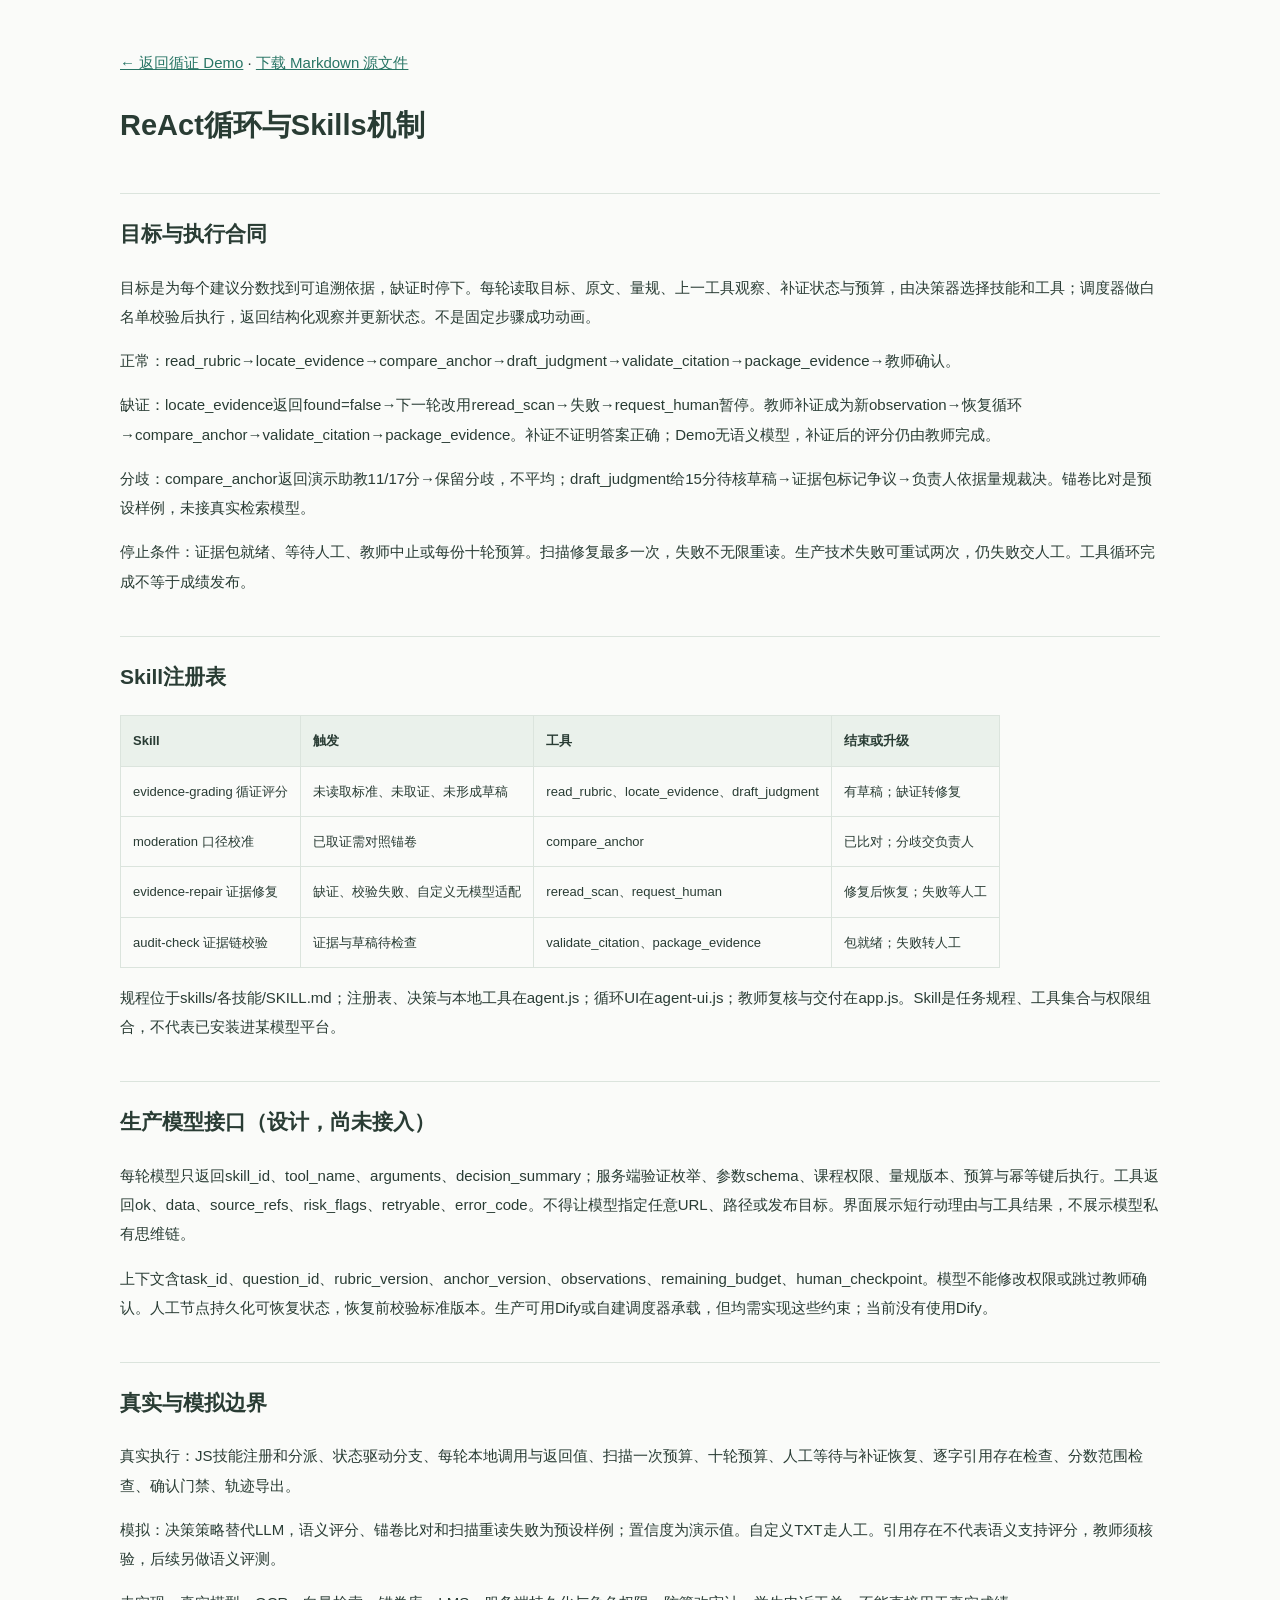
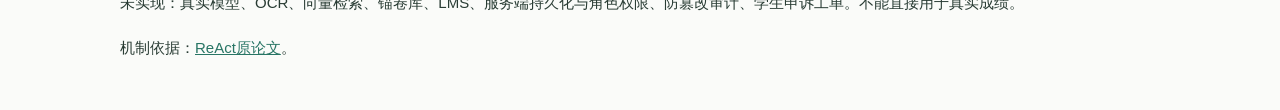
==== docs/agent-design.html @ 246f518e "Focus on defensible subjective grading with ReAct loops, callable skills and evidence review" ====
<!doctype html><html lang="zh-CN"><meta charset="utf-8"><meta name="viewport" content="width=device-width,initial-scale=1"><title>循证 · 产品文档</title><style>body{max-width:1040px;margin:48px auto;padding:0 28px;background:#fafbf9;color:#293c34;font:15px/1.95 "Microsoft YaHei",sans-serif}h1{font-size:29px}h2{margin-top:40px;border-top:1px solid #dbe4dd;padding-top:20px;font-size:21px}a{color:#287565}.table{overflow:auto}table{border-collapse:collapse;font-size:13px;min-width:650px}td{border:1px solid #dbe4dd;padding:12px;vertical-align:top}tr:first-child{background:#eaf1eb;font-weight:bold}@media print{body{margin:0;background:white;font-size:11px}h2{break-after:avoid}tr{break-inside:avoid}}</style><a href="../index.html">← 返回循证 Demo</a> · <a href="agent-design.md">下载 Markdown 源文件</a><h1>ReAct循环与Skills机制</h1><h2>目标与执行合同</h2><p>目标是为每个建议分数找到可追溯依据，缺证时停下。每轮读取目标、原文、量规、上一工具观察、补证状态与预算，由决策器选择技能和工具；调度器做白名单校验后执行，返回结构化观察并更新状态。不是固定步骤成功动画。</p><p>正常：read_rubric→locate_evidence→compare_anchor→draft_judgment→validate_citation→package_evidence→教师确认。</p><p>缺证：locate_evidence返回found=false→下一轮改用reread_scan→失败→request_human暂停。教师补证成为新observation→恢复循环→compare_anchor→validate_citation→package_evidence。补证不证明答案正确；Demo无语义模型，补证后的评分仍由教师完成。</p><p>分歧：compare_anchor返回演示助教11/17分→保留分歧，不平均；draft_judgment给15分待核草稿→证据包标记争议→负责人依据量规裁决。锚卷比对是预设样例，未接真实检索模型。</p><p>停止条件：证据包就绪、等待人工、教师中止或每份十轮预算。扫描修复最多一次，失败不无限重读。生产技术失败可重试两次，仍失败交人工。工具循环完成不等于成绩发布。</p><h2>Skill注册表</h2><div class="table"><table><tr><td>Skill</td><td>触发</td><td>工具</td><td>结束或升级</td></tr><tr><td>evidence-grading 循证评分</td><td>未读取标准、未取证、未形成草稿</td><td>read_rubric、locate_evidence、draft_judgment</td><td>有草稿；缺证转修复</td></tr><tr><td>moderation 口径校准</td><td>已取证需对照锚卷</td><td>compare_anchor</td><td>已比对；分歧交负责人</td></tr><tr><td>evidence-repair 证据修复</td><td>缺证、校验失败、自定义无模型适配</td><td>reread_scan、request_human</td><td>修复后恢复；失败等人工</td></tr><tr><td>audit-check 证据链校验</td><td>证据与草稿待检查</td><td>validate_citation、package_evidence</td><td>包就绪；失败转人工</td></tr></table></div><p>规程位于skills/各技能/SKILL.md；注册表、决策与本地工具在agent.js；循环UI在agent-ui.js；教师复核与交付在app.js。Skill是任务规程、工具集合与权限组合，不代表已安装进某模型平台。</p><h2>生产模型接口（设计，尚未接入）</h2><p>每轮模型只返回skill_id、tool_name、arguments、decision_summary；服务端验证枚举、参数schema、课程权限、量规版本、预算与幂等键后执行。工具返回ok、data、source_refs、risk_flags、retryable、error_code。不得让模型指定任意URL、路径或发布目标。界面展示短行动理由与工具结果，不展示模型私有思维链。</p><p>上下文含task_id、question_id、rubric_version、anchor_version、observations、remaining_budget、human_checkpoint。模型不能修改权限或跳过教师确认。人工节点持久化可恢复状态，恢复前校验标准版本。生产可用Dify或自建调度器承载，但均需实现这些约束；当前没有使用Dify。</p><h2>真实与模拟边界</h2><p>真实执行：JS技能注册和分派、状态驱动分支、每轮本地调用与返回值、扫描一次预算、十轮预算、人工等待与补证恢复、逐字引用存在检查、分数范围检查、确认门禁、轨迹导出。</p><p>模拟：决策策略替代LLM，语义评分、锚卷比对和扫描重读失败为预设样例；置信度为演示值。自定义TXT走人工。引用存在不代表语义支持评分，教师须核验，后续另做语义评测。</p><p>未实现：真实模型、OCR、向量检索、锚卷库、LMS、服务端持久化与角色权限、防篡改审计、学生申诉工单。不能直接用于真实成绩。</p><p>机制依据：<a href="https://arxiv.org/abs/2210.03629">ReAct原论文</a>。</p></html>
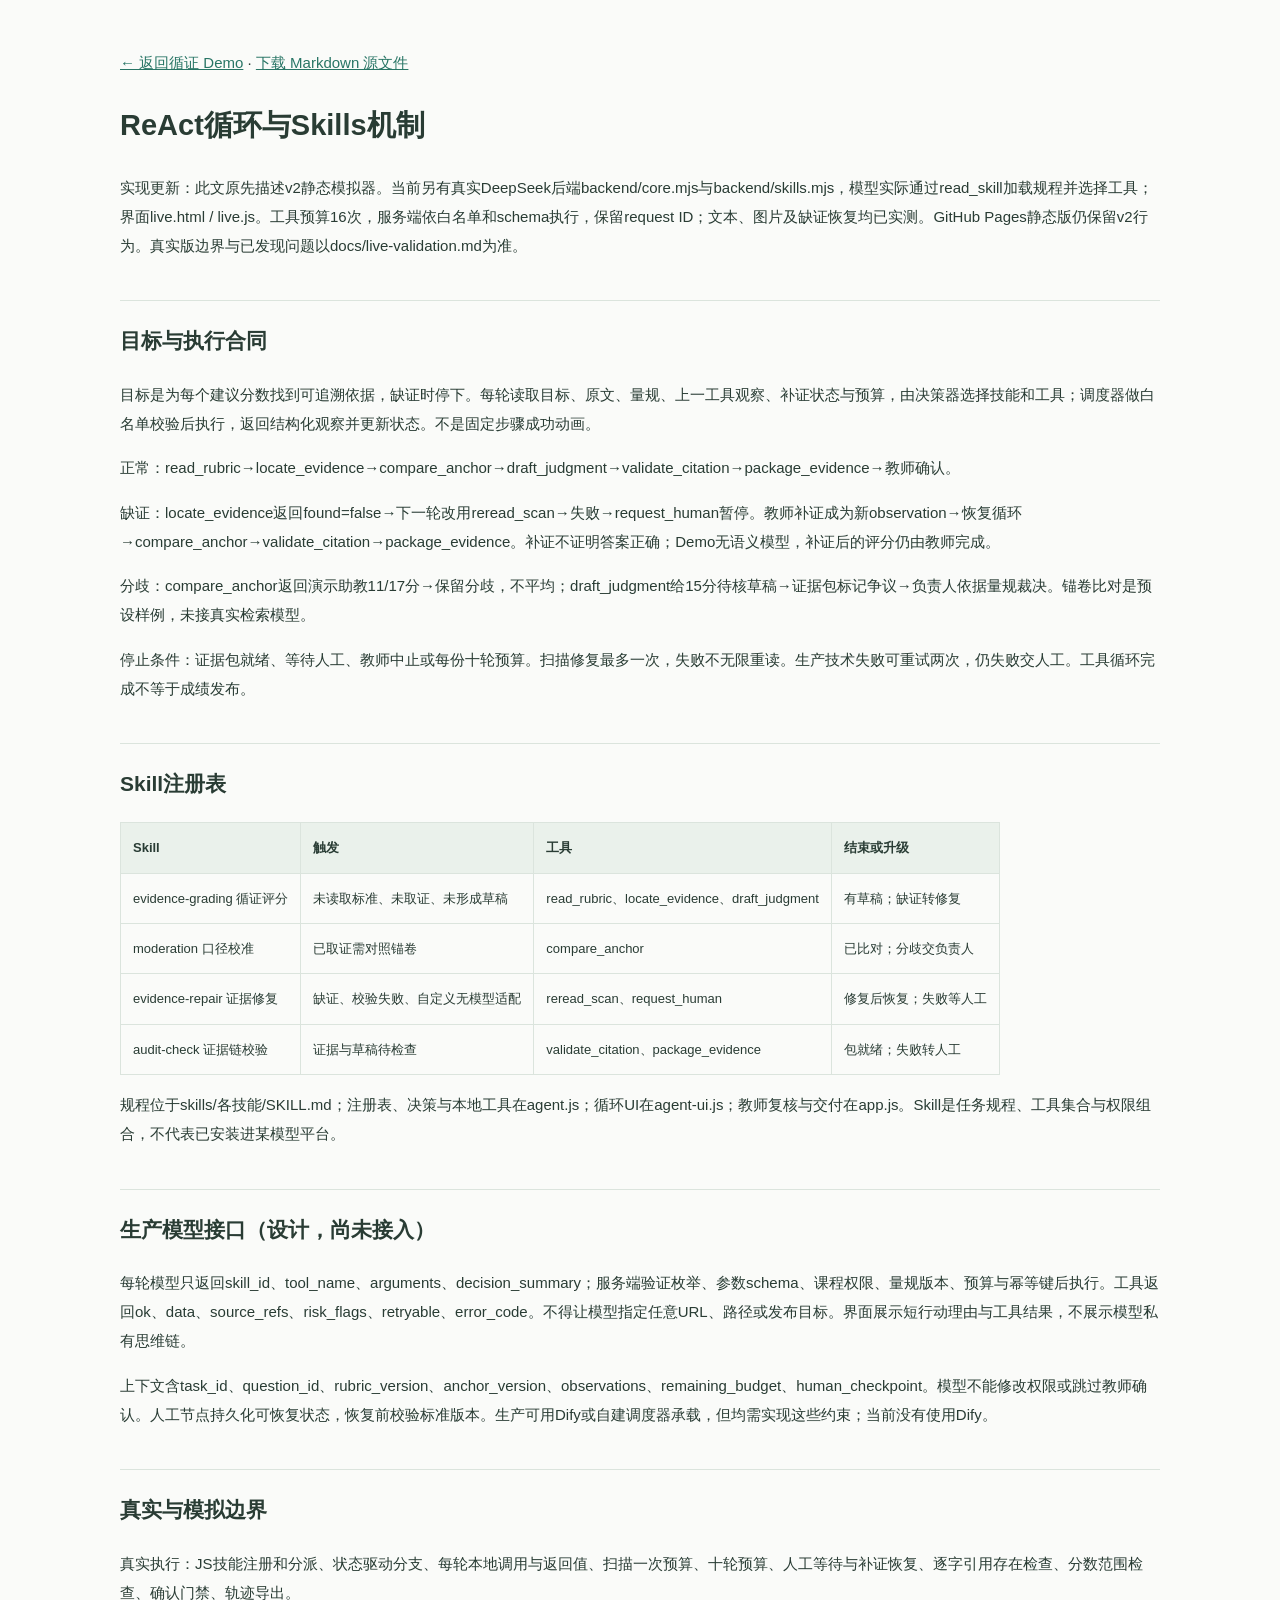
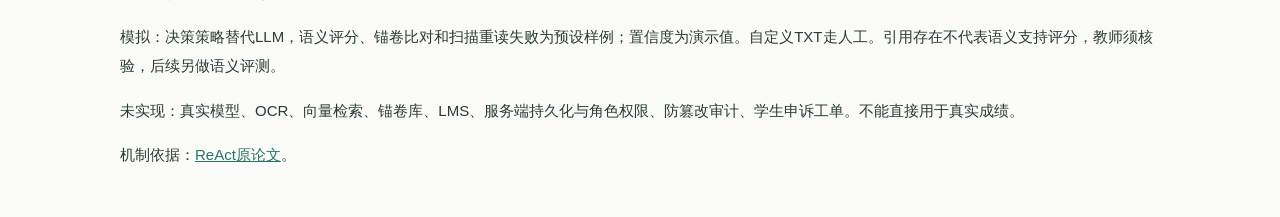
==== commit 2865b3f0: "Connect real DeepSeek grading agent with live skills, vision, checkpoints and verified evidence flow" ====
--- a/docs/agent-design.html
+++ b/docs/agent-design.html
@@ -1,2 +1,2 @@
-<!doctype html><html lang="zh-CN"><meta charset="utf-8"><meta name="viewport" content="width=device-width,initial-scale=1"><title>循证 · 产品文档</title><style>body{max-width:1040px;margin:48px auto;padding:0 28px;background:#fafbf9;color:#293c34;font:15px/1.95 "Microsoft YaHei",sans-serif}h1{font-size:29px}h2{margin-top:40px;border-top:1px solid #dbe4dd;padding-top:20px;font-size:21px}a{color:#287565}.table{overflow:auto}table{border-collapse:collapse;font-size:13px;min-width:650px}td{border:1px solid #dbe4dd;padding:12px;vertical-align:top}tr:first-child{background:#eaf1eb;font-weight:bold}@media print{body{margin:0;background:white;font-size:11px}h2{break-after:avoid}tr{break-inside:avoid}}</style><a href="../index.html">← 返回循证 Demo</a> · <a href="agent-design.md">下载 Markdown 源文件</a><h1>ReAct循环与Skills机制</h1><h2>目标与执行合同</h2><p>目标是为每个建议分数找到可追溯依据，缺证时停下。每轮读取目标、原文、量规、上一工具观察、补证状态与预算，由决策器选择技能和工具；调度器做白名单校验后执行，返回结构化观察并更新状态。不是固定步骤成功动画。</p><p>正常：read_rubric→locate_evidence→compare_anchor→draft_judgment→validate_citation→package_evidence→教师确认。</p><p>缺证：locate_evidence返回found=false→下一轮改用reread_scan→失败→request_human暂停。教师补证成为新observation→恢复循环→compare_anchor→validate_citation→package_evidence。补证不证明答案正确；Demo无语义模型，补证后的评分仍由教师完成。</p><p>分歧：compare_anchor返回演示助教11/17分→保留分歧，不平均；draft_judgment给15分待核草稿→证据包标记争议→负责人依据量规裁决。锚卷比对是预设样例，未接真实检索模型。</p><p>停止条件：证据包就绪、等待人工、教师中止或每份十轮预算。扫描修复最多一次，失败不无限重读。生产技术失败可重试两次，仍失败交人工。工具循环完成不等于成绩发布。</p><h2>Skill注册表</h2><div class="table"><table><tr><td>Skill</td><td>触发</td><td>工具</td><td>结束或升级</td></tr><tr><td>evidence-grading 循证评分</td><td>未读取标准、未取证、未形成草稿</td><td>read_rubric、locate_evidence、draft_judgment</td><td>有草稿；缺证转修复</td></tr><tr><td>moderation 口径校准</td><td>已取证需对照锚卷</td><td>compare_anchor</td><td>已比对；分歧交负责人</td></tr><tr><td>evidence-repair 证据修复</td><td>缺证、校验失败、自定义无模型适配</td><td>reread_scan、request_human</td><td>修复后恢复；失败等人工</td></tr><tr><td>audit-check 证据链校验</td><td>证据与草稿待检查</td><td>validate_citation、package_evidence</td><td>包就绪；失败转人工</td></tr></table></div><p>规程位于skills/各技能/SKILL.md；注册表、决策与本地工具在agent.js；循环UI在agent-ui.js；教师复核与交付在app.js。Skill是任务规程、工具集合与权限组合，不代表已安装进某模型平台。</p><h2>生产模型接口（设计，尚未接入）</h2><p>每轮模型只返回skill_id、tool_name、arguments、decision_summary；服务端验证枚举、参数schema、课程权限、量规版本、预算与幂等键后执行。工具返回ok、data、source_refs、risk_flags、retryable、error_code。不得让模型指定任意URL、路径或发布目标。界面展示短行动理由与工具结果，不展示模型私有思维链。</p><p>上下文含task_id、question_id、rubric_version、anchor_version、observations、remaining_budget、human_checkpoint。模型不能修改权限或跳过教师确认。人工节点持久化可恢复状态，恢复前校验标准版本。生产可用Dify或自建调度器承载，但均需实现这些约束；当前没有使用Dify。</p><h2>真实与模拟边界</h2><p>真实执行：JS技能注册和分派、状态驱动分支、每轮本地调用与返回值、扫描一次预算、十轮预算、人工等待与补证恢复、逐字引用存在检查、分数范围检查、确认门禁、轨迹导出。</p><p>模拟：决策策略替代LLM，语义评分、锚卷比对和扫描重读失败为预设样例；置信度为演示值。自定义TXT走人工。引用存在不代表语义支持评分，教师须核验，后续另做语义评测。</p><p>未实现：真实模型、OCR、向量检索、锚卷库、LMS、服务端持久化与角色权限、防篡改审计、学生申诉工单。不能直接用于真实成绩。</p><p>机制依据：<a href="https://arxiv.org/abs/2210.03629">ReAct原论文</a>。+<!doctype html><html lang="zh-CN"><meta charset="utf-8"><meta name="viewport" content="width=device-width,initial-scale=1"><title>循证 · 产品文档</title><style>body{max-width:1040px;margin:48px auto;padding:0 28px;background:#fafbf9;color:#293c34;font:15px/1.95 "Microsoft YaHei",sans-serif}h1{font-size:29px}h2{margin-top:40px;border-top:1px solid #dbe4dd;padding-top:20px;font-size:21px}a{color:#287565}.table{overflow:auto}table{border-collapse:collapse;font-size:13px;min-width:650px}td{border:1px solid #dbe4dd;padding:12px;vertical-align:top}tr:first-child{background:#eaf1eb;font-weight:bold}@media print{body{margin:0;background:white;font-size:11px}h2{break-after:avoid}tr{break-inside:avoid}}</style><a href="../index.html">← 返回循证 Demo</a> · <a href="agent-design.md">下载 Markdown 源文件</a><h1>ReAct循环与Skills机制</h1><p>实现更新：此文原先描述v2静态模拟器。当前另有真实DeepSeek后端backend/core.mjs与backend/skills.mjs，模型实际通过read_skill加载规程并选择工具；界面live.html / live.js。工具预算16次，服务端依白名单和schema执行，保留request ID；文本、图片及缺证恢复均已实测。GitHub Pages静态版仍保留v2行为。真实版边界与已发现问题以docs/live-validation.md为准。</p><h2>目标与执行合同</h2><p>目标是为每个建议分数找到可追溯依据，缺证时停下。每轮读取目标、原文、量规、上一工具观察、补证状态与预算，由决策器选择技能和工具；调度器做白名单校验后执行，返回结构化观察并更新状态。不是固定步骤成功动画。</p><p>正常：read_rubric→locate_evidence→compare_anchor→draft_judgment→validate_citation→package_evidence→教师确认。</p><p>缺证：locate_evidence返回found=false→下一轮改用reread_scan→失败→request_human暂停。教师补证成为新observation→恢复循环→compare_anchor→validate_citation→package_evidence。补证不证明答案正确；Demo无语义模型，补证后的评分仍由教师完成。</p><p>分歧：compare_anchor返回演示助教11/17分→保留分歧，不平均；draft_judgment给15分待核草稿→证据包标记争议→负责人依据量规裁决。锚卷比对是预设样例，未接真实检索模型。</p><p>停止条件：证据包就绪、等待人工、教师中止或每份十轮预算。扫描修复最多一次，失败不无限重读。生产技术失败可重试两次，仍失败交人工。工具循环完成不等于成绩发布。</p><h2>Skill注册表</h2><div class="table"><table><tr><td>Skill</td><td>触发</td><td>工具</td><td>结束或升级</td></tr><tr><td>evidence-grading 循证评分</td><td>未读取标准、未取证、未形成草稿</td><td>read_rubric、locate_evidence、draft_judgment</td><td>有草稿；缺证转修复</td></tr><tr><td>moderation 口径校准</td><td>已取证需对照锚卷</td><td>compare_anchor</td><td>已比对；分歧交负责人</td></tr><tr><td>evidence-repair 证据修复</td><td>缺证、校验失败、自定义无模型适配</td><td>reread_scan、request_human</td><td>修复后恢复；失败等人工</td></tr><tr><td>audit-check 证据链校验</td><td>证据与草稿待检查</td><td>validate_citation、package_evidence</td><td>包就绪；失败转人工</td></tr></table></div><p>规程位于skills/各技能/SKILL.md；注册表、决策与本地工具在agent.js；循环UI在agent-ui.js；教师复核与交付在app.js。Skill是任务规程、工具集合与权限组合，不代表已安装进某模型平台。</p><h2>生产模型接口（设计，尚未接入）</h2><p>每轮模型只返回skill_id、tool_name、arguments、decision_summary；服务端验证枚举、参数schema、课程权限、量规版本、预算与幂等键后执行。工具返回ok、data、source_refs、risk_flags、retryable、error_code。不得让模型指定任意URL、路径或发布目标。界面展示短行动理由与工具结果，不展示模型私有思维链。</p><p>上下文含task_id、question_id、rubric_version、anchor_version、observations、remaining_budget、human_checkpoint。模型不能修改权限或跳过教师确认。人工节点持久化可恢复状态，恢复前校验标准版本。生产可用Dify或自建调度器承载，但均需实现这些约束；当前没有使用Dify。</p><h2>真实与模拟边界</h2><p>真实执行：JS技能注册和分派、状态驱动分支、每轮本地调用与返回值、扫描一次预算、十轮预算、人工等待与补证恢复、逐字引用存在检查、分数范围检查、确认门禁、轨迹导出。</p><p>模拟：决策策略替代LLM，语义评分、锚卷比对和扫描重读失败为预设样例；置信度为演示值。自定义TXT走人工。引用存在不代表语义支持评分，教师须核验，后续另做语义评测。</p><p>未实现：真实模型、OCR、向量检索、锚卷库、LMS、服务端持久化与角色权限、防篡改审计、学生申诉工单。不能直接用于真实成绩。</p><p>机制依据：<a href="https://arxiv.org/abs/2210.03629">ReAct原论文</a>。 </p></html>
